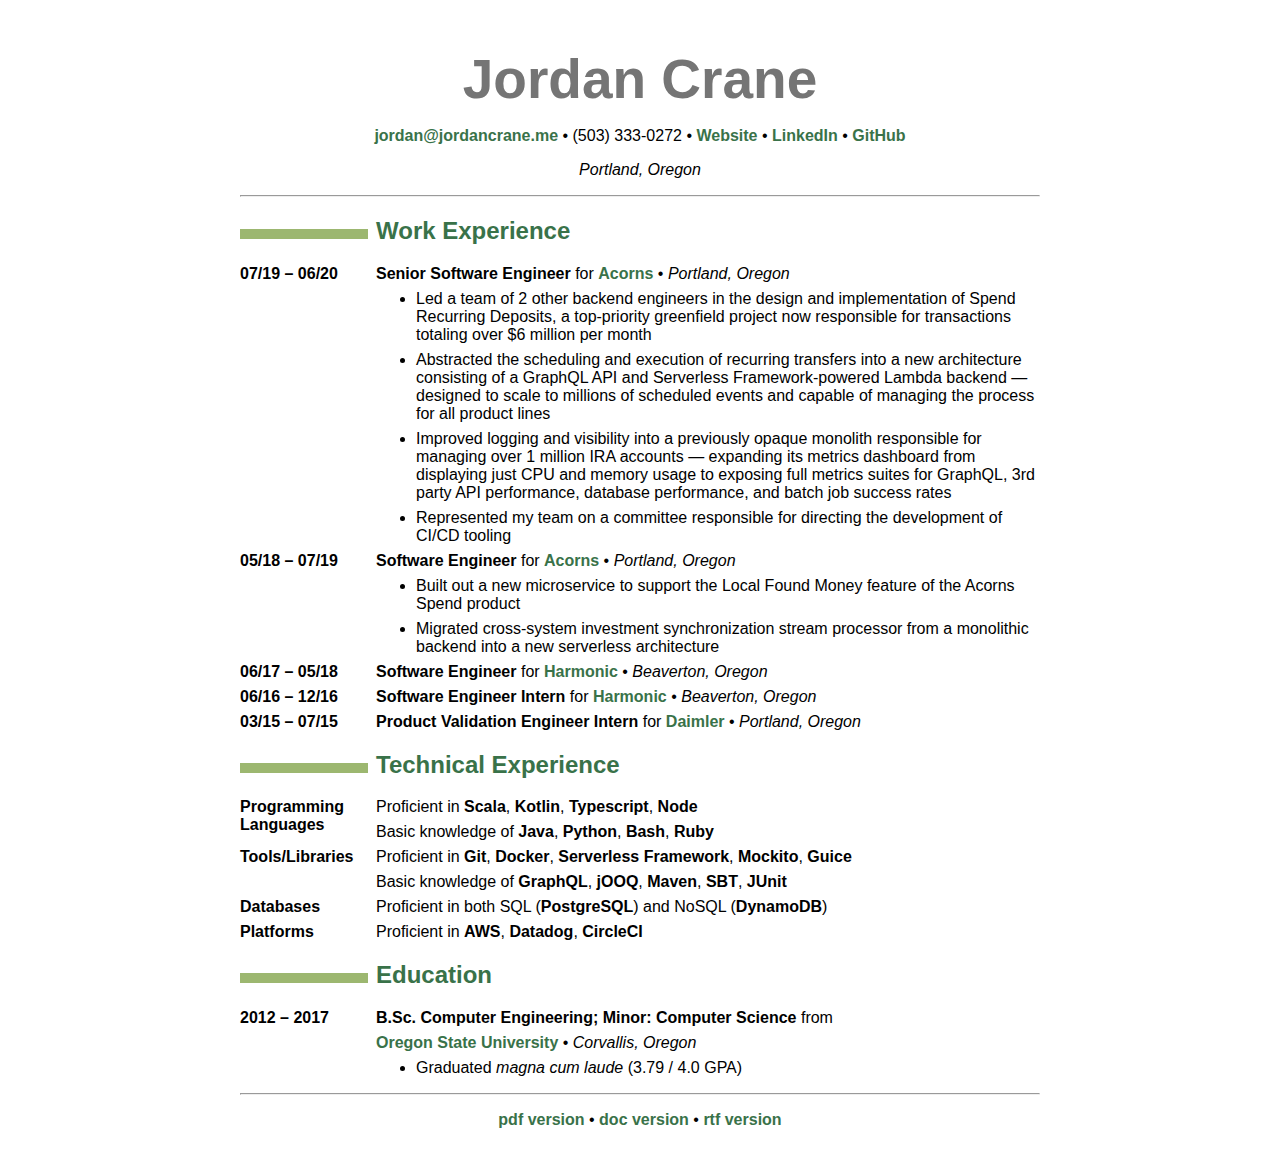
==== index.html @ 1100ada5 "Add jOOQ to tools" ====
<!DOCTYPE html>
<html xmlns="http://www.w3.org/1999/xhtml" lang="" xml:lang="">
<head>
  <meta charset="utf-8" />
  <meta name="generator" content="pandoc" />
  <meta name="viewport" content="width=device-width, initial-scale=1.0, user-scalable=yes" />
  <title>resume</title>
  <style type="text/css">
      code{white-space: pre-wrap;}
      span.smallcaps{font-variant: small-caps;}
      span.underline{text-decoration: underline;}
      div.column{display: inline-block; vertical-align: top; width: 50%;}
  </style>
  <!--[if lt IE 9]>
    <script src="//cdnjs.cloudflare.com/ajax/libs/html5shiv/3.7.3/html5shiv-printshiv.min.js"></script>
  <![endif]-->
  <style type="text/css">
  /*
   * Copyright 2013 Christophe-Marie Duquesne <chmd@chmd.fr>
   *
   * CSS for making a resume with pandoc. Inspired by moderncv.
   *
   * This CSS document is delivered to you under the CC BY-SA 3.0 License.
   * https://creativecommons.org/licenses/by-sa/3.0/deed.en_US
   */
  
  /* Whole document */
  body {
      font-family: "Helvetica Neue", Helvetica, Arial, sans-serif;
      max-width: 800px;
      margin: auto;
      background: #FFFFFF;
      padding: 10px 10px 10px 10px;
  }
  
  /* Title of the resume */
  h1 {
      font-size: 55px;
      color: #757575;
      text-align:center;
      margin-bottom:15px;
  }
  /* h1:hover { */
  /*     background-color: #757575; */
  /*     color: #FFFFFF; */
  /*     text-shadow: 1px 1px 1px #333; */
  /* } */
  
  /* Titles of categories */
  h2 {
      /* This is called "sectioncolor" in the ConTeXt stylesheet. */
      color: #397249;
  }
  /* There is a bar just before each category */
  h2:before {
      content: "";
      display: inline-block;
      margin-right:1%;
      width: 16%;
      height: 10px;
      /* This is called "rulecolor" in the ConTeXt stylesheet. */
      background-color: #9CB770;
  }
  /* h2:hover { */
  /*     background-color: #397249; */
  /*     color: #FFFFFF; */
  /*     text-shadow: 1px 1px 1px #333; */
  /* } */
  
  /* Definitions */
  dt {
      float: left;
      clear: left;
      width: 17%;
      font-weight: bold;
  }
  dd {
      margin-left: 17%;
      margin-bottom:7px;
  }
  p {
      margin-top:0;
      margin-bottom:7px;
  }
  
  /* Blockquotes */
  blockquote {
      text-align: center
  }
  
  /* Links */
  a {
      text-decoration: none;
      color: #397249;
      font-weight: bold;
  }
  a:hover, a:active {
      text-decoration: underline;
  }
  
  /* Horizontal separators */
  hr {
      color: #A6A6A6;
  }
  
  table {
      width: 100%;
  }
  </style>
</head>
<body>
<h1 id="jordan-crane">Jordan Crane</h1>
<blockquote>
<p><a href="mailto:jordan@jordancrane.me">jordan@jordancrane.me</a> • (503) 333-0272 • <a href="https://www.jordancrane.me" target="_blank">Website</a> • <a href="https://www.linkedin.com/in/jordancrane/" target="_blank">LinkedIn</a> • <a href="https://github.com/jordancrane" target="_blank">GitHub</a></p>
</blockquote>
<blockquote>
<p><em>Portland, Oregon</em></p>
</blockquote>
<hr />
<h2 id="work-experience">Work Experience</h2>
<dl>
<dt>07/19 – 06/20</dt>
<dd><p><strong>Senior Software Engineer</strong> for <a href="https://www.acorns.com/" target="_blank">Acorns</a> • <em>Portland, Oregon</em></p>
<ul>
<li><p>Led a team of 2 other backend engineers in the design and implementation of Spend Recurring Deposits, a top-priority greenfield project now responsible for transactions totaling over $6 million per month</p></li>
<li><p>Abstracted the scheduling and execution of recurring transfers into a new architecture consisting of a GraphQL API and Serverless Framework-powered Lambda backend — designed to scale to millions of scheduled events and capable of managing the process for all product lines</p></li>
<li><p>Improved logging and visibility into a previously opaque monolith responsible for managing over 1 million IRA accounts — expanding its metrics dashboard from displaying just CPU and memory usage to exposing full metrics suites for GraphQL, 3rd party API performance, database performance, and batch job success rates</p></li>
<li><p>Represented my team on a committee responsible for directing the development of CI/CD tooling</p></li>
</ul>
</dd>
<dt>05/18 – 07/19</dt>
<dd><p><strong>Software Engineer</strong> for <a href="https://www.acorns.com/" target="_blank">Acorns</a> • <em>Portland, Oregon</em></p>
<ul>
<li><p>Built out a new microservice to support the Local Found Money feature of the Acorns Spend product</p></li>
<li><p>Migrated cross-system investment synchronization stream processor from a monolithic backend into a new serverless architecture</p></li>
</ul>
</dd>
<dt>06/17 – 05/18</dt>
<dd><strong>Software Engineer</strong> for <a href="https://www.harmonicinc.com/" target="_blank">Harmonic</a> • <em>Beaverton, Oregon</em>
</dd>
<dt>06/16 – 12/16</dt>
<dd><strong>Software Engineer Intern</strong> for <a href="https://www.harmonicinc.com/" target="_blank">Harmonic</a> • <em>Beaverton, Oregon</em>
</dd>
<dt>03/15 – 07/15</dt>
<dd><strong>Product Validation Engineer Intern</strong> for <a href="https://daimler-trucksnorthamerica.com" target="_blank">Daimler</a> • <em>Portland, Oregon</em>
</dd>
</dl>
<h2 id="technical-experience">Technical Experience</h2>
<dl>
<dt>Programming Languages</dt>
<dd>Proficient in <strong>Scala</strong>, <strong>Kotlin</strong>, <strong>Typescript</strong>, <strong>Node</strong>
</dd>
<dd><p>Basic knowledge of <strong>Java</strong>, <strong>Python</strong>, <strong>Bash</strong>, <strong>Ruby</strong></p>
</dd>
<dt>Tools/Libraries</dt>
<dd>Proficient in <strong>Git</strong>, <strong>Docker</strong>, <strong>Serverless Framework</strong>, <strong>Mockito</strong>, <strong>Guice</strong>
</dd>
<dd><p>Basic knowledge of <strong>GraphQL</strong>, <strong>jOOQ</strong>, <strong>Maven</strong>, <strong>SBT</strong>, <strong>JUnit</strong></p>
</dd>
<dt>Databases</dt>
<dd>Proficient in both SQL (<strong>PostgreSQL</strong>) and NoSQL (<strong>DynamoDB</strong>)
</dd>
<dt>Platforms</dt>
<dd>Proficient in <strong>AWS</strong>, <strong>Datadog</strong>, <strong>CircleCI</strong>
</dd>
</dl>
<h2 id="education">Education</h2>
<dl>
<dt>2012 – 2017</dt>
<dd><strong>B.Sc. Computer Engineering; Minor: Computer Science</strong> from
</dd>
<dd><p><a href="https://oregonstate.edu" target="_blank">Oregon State University</a> • <em>Corvallis, Oregon</em></p>
<ul>
<li>Graduated <em>magna cum laude</em> (3.79 / 4.0 GPA)</li>
</ul>
</dd>
</dl>
<hr />
<blockquote>
<p><a href="https://resume.jordancrane.me/resume.pdf" target="_blank">pdf version</a> • <a href="https://resume.jordancrane.me/resume.docx" target="_blank">doc version</a> • <a href="https://resume.jordancrane.me/resume.rtf" target="_blank">rtf version</a></p>
</blockquote>
</body>
</html>
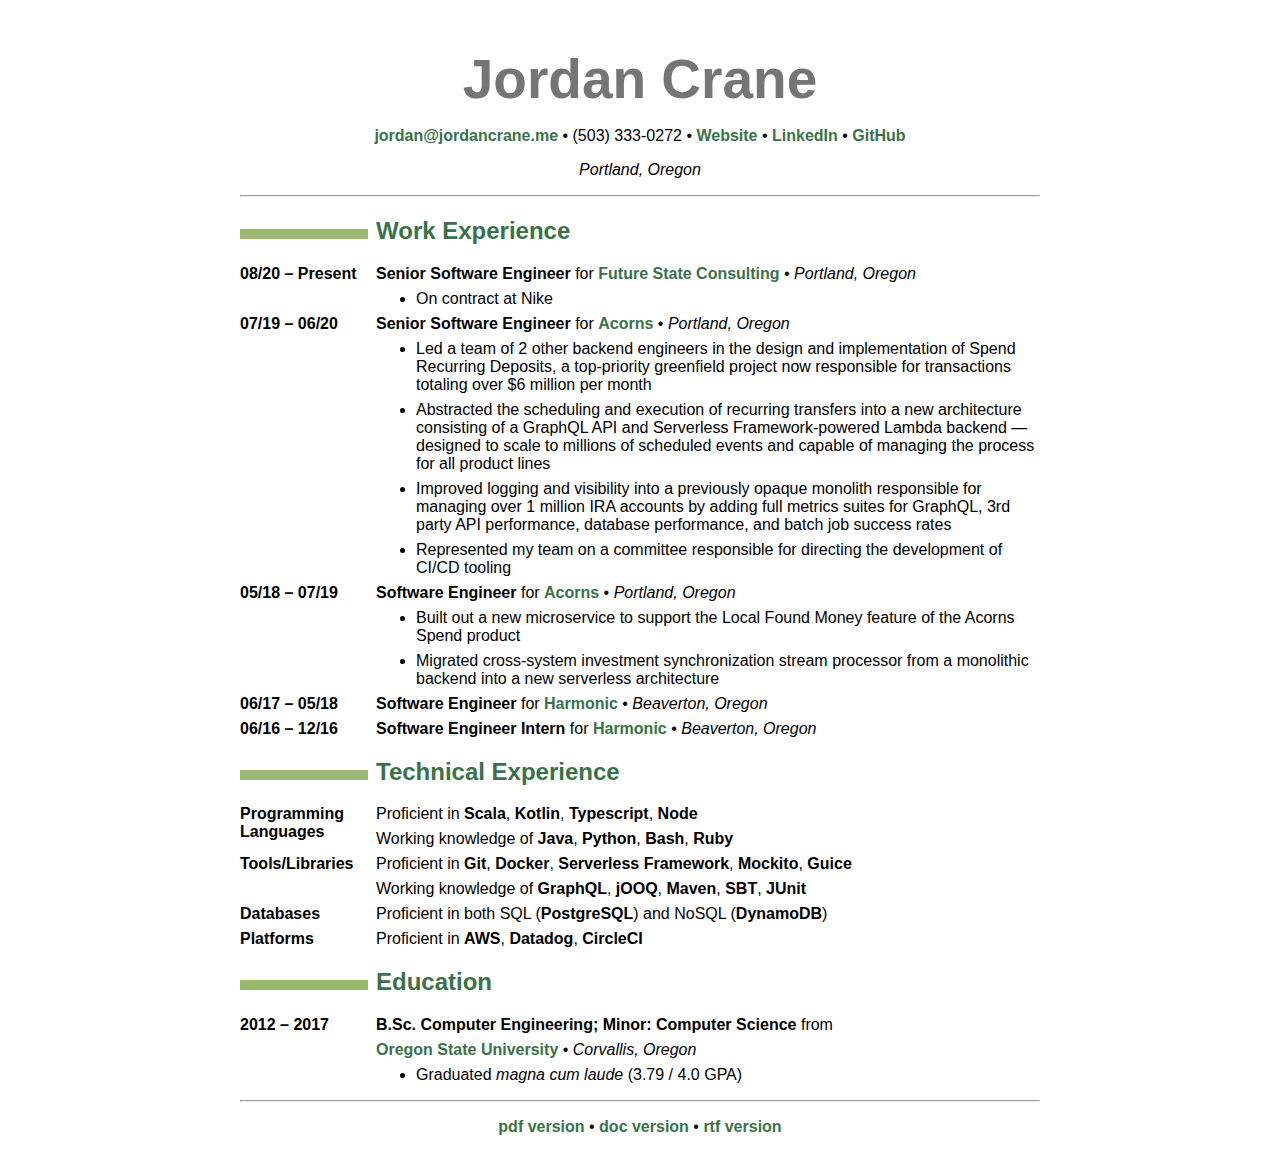
==== commit 6f6fa602: "Add Nike, formatting" ====
--- a/index.html
+++ b/index.html
@@ -4,7 +4,7 @@
   <meta charset="utf-8" />
   <meta name="generator" content="pandoc" />
   <meta name="viewport" content="width=device-width, initial-scale=1.0, user-scalable=yes" />
-  <title>resume</title>
+  <title>Resume · Jordan Crane</title>
   <style type="text/css">
       code{white-space: pre-wrap;}
       span.smallcaps{font-variant: small-caps;}
@@ -14,6 +14,7 @@
   <!--[if lt IE 9]>
     <script src="//cdnjs.cloudflare.com/ajax/libs/html5shiv/3.7.3/html5shiv-printshiv.min.js"></script>
   <![endif]-->
+  <link rel="shortcut icon" type="image/x-icon" href="favicon.ico">
   <style type="text/css">
   /*
    * Copyright 2013 Christophe-Marie Duquesne <chmd@chmd.fr>
@@ -119,12 +120,18 @@
 <hr />
 <h2 id="work-experience">Work Experience</h2>
 <dl>
+<dt>08/20 – Present</dt>
+<dd><p><strong>Senior Software Engineer</strong> for <a href="https://futurepdx.com/" target="_blank">Future State Consulting</a> • <em>Portland, Oregon</em></p>
+<ul>
+<li>On contract at Nike</li>
+</ul>
+</dd>
 <dt>07/19 – 06/20</dt>
 <dd><p><strong>Senior Software Engineer</strong> for <a href="https://www.acorns.com/" target="_blank">Acorns</a> • <em>Portland, Oregon</em></p>
 <ul>
 <li><p>Led a team of 2 other backend engineers in the design and implementation of Spend Recurring Deposits, a top-priority greenfield project now responsible for transactions totaling over $6 million per month</p></li>
 <li><p>Abstracted the scheduling and execution of recurring transfers into a new architecture consisting of a GraphQL API and Serverless Framework-powered Lambda backend — designed to scale to millions of scheduled events and capable of managing the process for all product lines</p></li>
-<li><p>Improved logging and visibility into a previously opaque monolith responsible for managing over 1 million IRA accounts — expanding its metrics dashboard from displaying just CPU and memory usage to exposing full metrics suites for GraphQL, 3rd party API performance, database performance, and batch job success rates</p></li>
+<li><p>Improved logging and visibility into a previously opaque monolith responsible for managing over 1 million IRA accounts by adding full metrics suites for GraphQL, 3rd party API performance, database performance, and batch job success rates</p></li>
 <li><p>Represented my team on a committee responsible for directing the development of CI/CD tooling</p></li>
 </ul>
 </dd>
@@ -141,21 +148,18 @@
 <dt>06/16 – 12/16</dt>
 <dd><strong>Software Engineer Intern</strong> for <a href="https://www.harmonicinc.com/" target="_blank">Harmonic</a> • <em>Beaverton, Oregon</em>
 </dd>
-<dt>03/15 – 07/15</dt>
-<dd><strong>Product Validation Engineer Intern</strong> for <a href="https://daimler-trucksnorthamerica.com" target="_blank">Daimler</a> • <em>Portland, Oregon</em>
-</dd>
 </dl>
 <h2 id="technical-experience">Technical Experience</h2>
 <dl>
 <dt>Programming Languages</dt>
 <dd>Proficient in <strong>Scala</strong>, <strong>Kotlin</strong>, <strong>Typescript</strong>, <strong>Node</strong>
 </dd>
-<dd><p>Basic knowledge of <strong>Java</strong>, <strong>Python</strong>, <strong>Bash</strong>, <strong>Ruby</strong></p>
+<dd><p>Working knowledge of <strong>Java</strong>, <strong>Python</strong>, <strong>Bash</strong>, <strong>Ruby</strong></p>
 </dd>
 <dt>Tools/Libraries</dt>
 <dd>Proficient in <strong>Git</strong>, <strong>Docker</strong>, <strong>Serverless Framework</strong>, <strong>Mockito</strong>, <strong>Guice</strong>
 </dd>
-<dd><p>Basic knowledge of <strong>GraphQL</strong>, <strong>jOOQ</strong>, <strong>Maven</strong>, <strong>SBT</strong>, <strong>JUnit</strong></p>
+<dd><p>Working knowledge of <strong>GraphQL</strong>, <strong>jOOQ</strong>, <strong>Maven</strong>, <strong>SBT</strong>, <strong>JUnit</strong></p>
 </dd>
 <dt>Databases</dt>
 <dd>Proficient in both SQL (<strong>PostgreSQL</strong>) and NoSQL (<strong>DynamoDB</strong>)
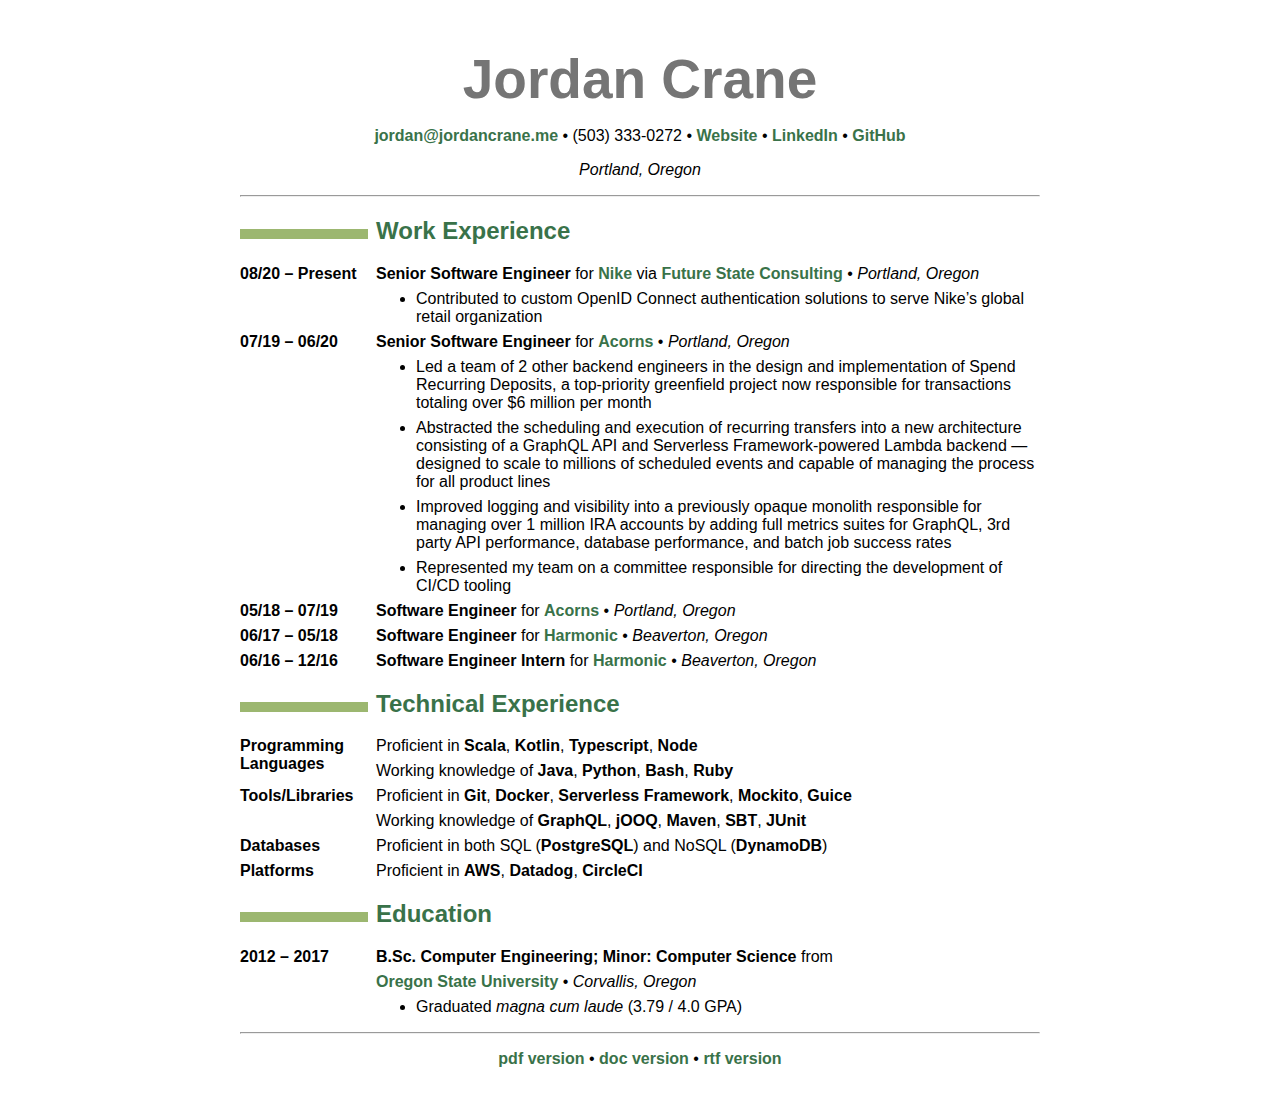
==== commit bac9b00e: "Give Nike a better description" ====
--- a/index.html
+++ b/index.html
@@ -121,9 +121,9 @@
 <h2 id="work-experience">Work Experience</h2>
 <dl>
 <dt>08/20 – Present</dt>
-<dd><p><strong>Senior Software Engineer</strong> for <a href="https://futurepdx.com/" target="_blank">Future State Consulting</a> • <em>Portland, Oregon</em></p>
+<dd><p><strong>Senior Software Engineer</strong> for <a href="https://www.nike.com/" target="_blank">Nike</a> via <a href="https://futurepdx.com/" target="_blank">Future State Consulting</a> • <em>Portland, Oregon</em></p>
 <ul>
-<li>On contract at Nike</li>
+<li>Contributed to custom OpenID Connect authentication solutions to serve Nike’s global retail organization</li>
 </ul>
 </dd>
 <dt>07/19 – 06/20</dt>
@@ -136,11 +136,7 @@
 </ul>
 </dd>
 <dt>05/18 – 07/19</dt>
-<dd><p><strong>Software Engineer</strong> for <a href="https://www.acorns.com/" target="_blank">Acorns</a> • <em>Portland, Oregon</em></p>
-<ul>
-<li><p>Built out a new microservice to support the Local Found Money feature of the Acorns Spend product</p></li>
-<li><p>Migrated cross-system investment synchronization stream processor from a monolithic backend into a new serverless architecture</p></li>
-</ul>
+<dd><strong>Software Engineer</strong> for <a href="https://www.acorns.com/" target="_blank">Acorns</a> • <em>Portland, Oregon</em>
 </dd>
 <dt>06/17 – 05/18</dt>
 <dd><strong>Software Engineer</strong> for <a href="https://www.harmonicinc.com/" target="_blank">Harmonic</a> • <em>Beaverton, Oregon</em>
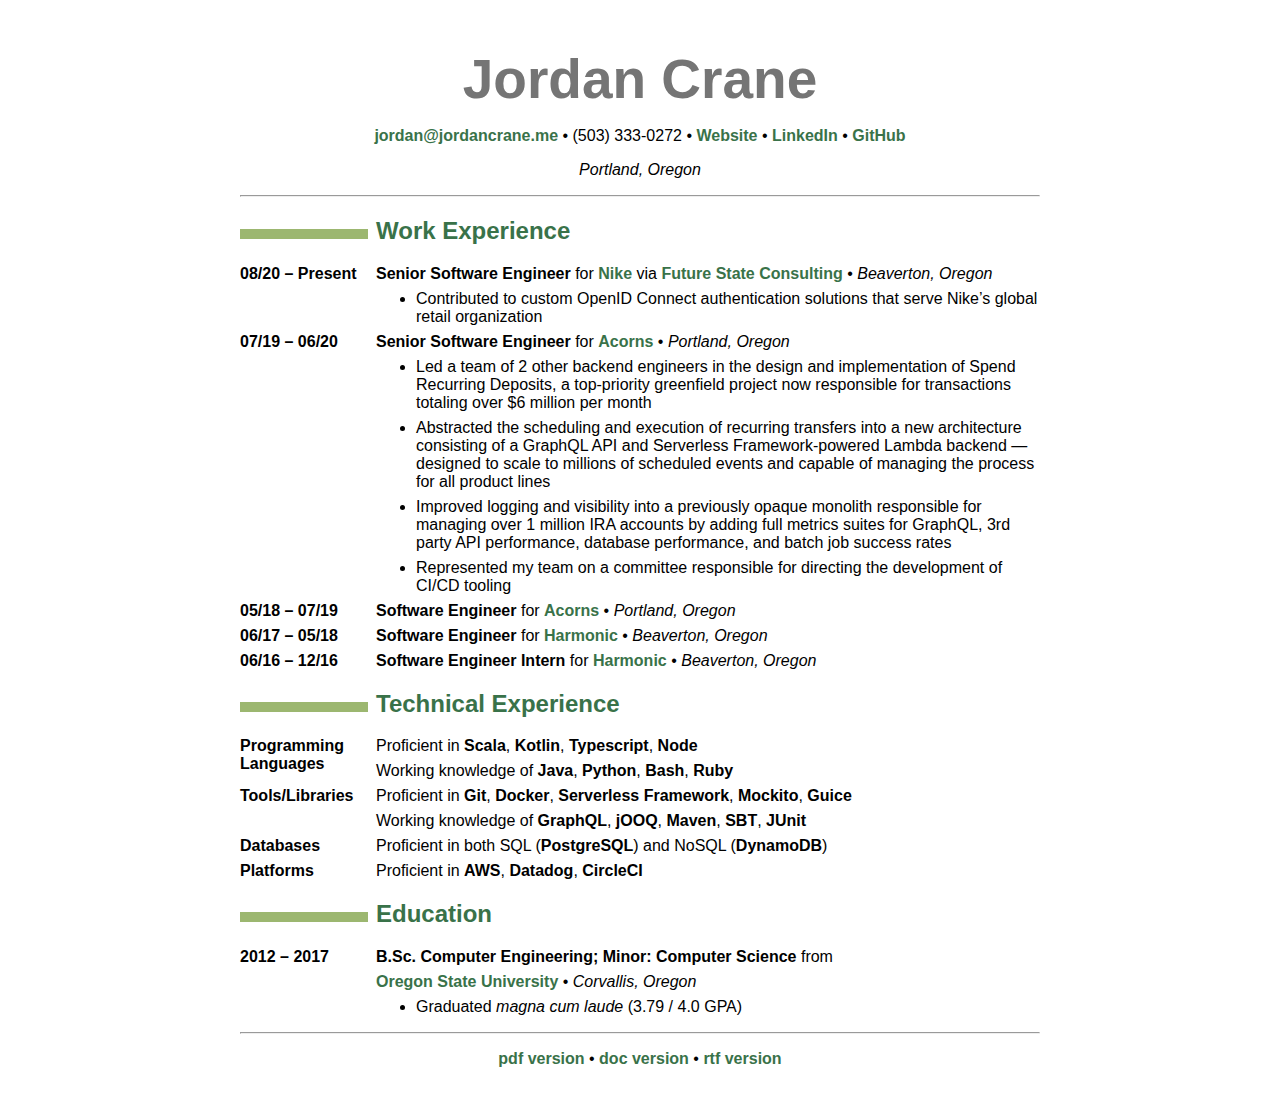
==== commit 77eb0666: "Change wording and location" ====
--- a/index.html
+++ b/index.html
@@ -121,9 +121,9 @@
 <h2 id="work-experience">Work Experience</h2>
 <dl>
 <dt>08/20 – Present</dt>
-<dd><p><strong>Senior Software Engineer</strong> for <a href="https://www.nike.com/" target="_blank">Nike</a> via <a href="https://futurepdx.com/" target="_blank">Future State Consulting</a> • <em>Portland, Oregon</em></p>
+<dd><p><strong>Senior Software Engineer</strong> for <a href="https://www.nike.com/" target="_blank">Nike</a> via <a href="https://futurepdx.com/" target="_blank">Future State Consulting</a> • <em>Beaverton, Oregon</em></p>
 <ul>
-<li>Contributed to custom OpenID Connect authentication solutions to serve Nike’s global retail organization</li>
+<li>Contributed to custom OpenID Connect authentication solutions that serve Nike’s global retail organization</li>
 </ul>
 </dd>
 <dt>07/19 – 06/20</dt>
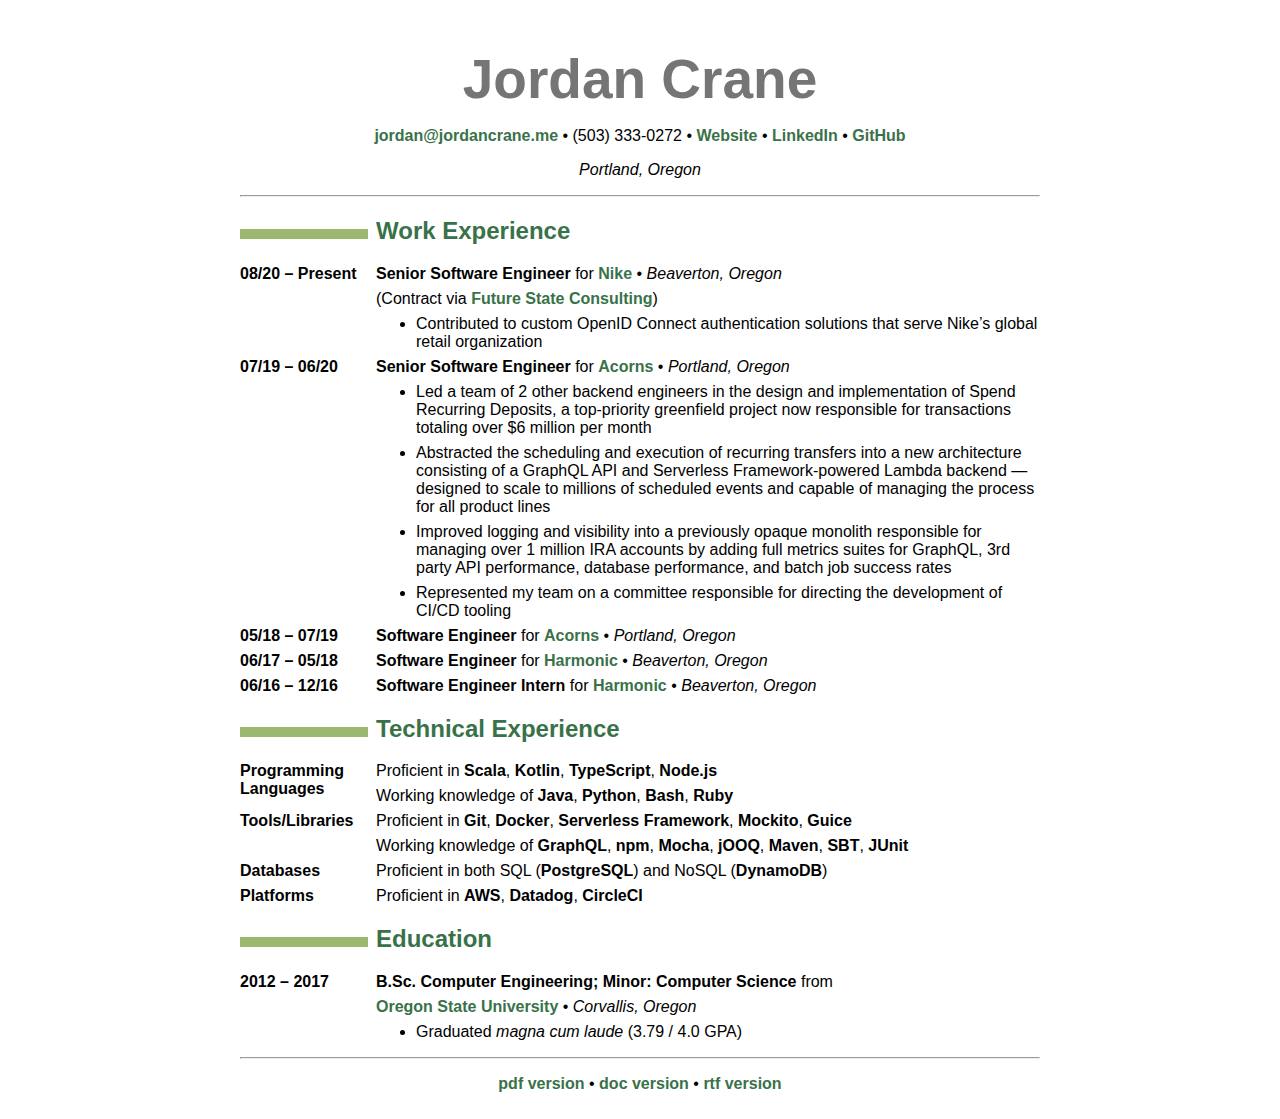
==== commit 23a2f5b6: "Change contract format, add skills" ====
--- a/index.html
+++ b/index.html
@@ -121,7 +121,9 @@
 <h2 id="work-experience">Work Experience</h2>
 <dl>
 <dt>08/20 – Present</dt>
-<dd><p><strong>Senior Software Engineer</strong> for <a href="https://www.nike.com/" target="_blank">Nike</a> via <a href="https://futurepdx.com/" target="_blank">Future State Consulting</a> • <em>Beaverton, Oregon</em></p>
+<dd><strong>Senior Software Engineer</strong> for <a href="https://www.nike.com/" target="_blank">Nike</a> • <em>Beaverton, Oregon</em>
+</dd>
+<dd><p>(Contract via <a href="https://futurepdx.com/" target="_blank">Future State Consulting</a>)</p>
 <ul>
 <li>Contributed to custom OpenID Connect authentication solutions that serve Nike’s global retail organization</li>
 </ul>
@@ -148,14 +150,14 @@
 <h2 id="technical-experience">Technical Experience</h2>
 <dl>
 <dt>Programming Languages</dt>
-<dd>Proficient in <strong>Scala</strong>, <strong>Kotlin</strong>, <strong>Typescript</strong>, <strong>Node</strong>
+<dd>Proficient in <strong>Scala</strong>, <strong>Kotlin</strong>, <strong>TypeScript</strong>, <strong>Node.js</strong>
 </dd>
 <dd><p>Working knowledge of <strong>Java</strong>, <strong>Python</strong>, <strong>Bash</strong>, <strong>Ruby</strong></p>
 </dd>
 <dt>Tools/Libraries</dt>
 <dd>Proficient in <strong>Git</strong>, <strong>Docker</strong>, <strong>Serverless Framework</strong>, <strong>Mockito</strong>, <strong>Guice</strong>
 </dd>
-<dd><p>Working knowledge of <strong>GraphQL</strong>, <strong>jOOQ</strong>, <strong>Maven</strong>, <strong>SBT</strong>, <strong>JUnit</strong></p>
+<dd><p>Working knowledge of <strong>GraphQL</strong>, <strong>npm</strong>, <strong>Mocha</strong>, <strong>jOOQ</strong>, <strong>Maven</strong>, <strong>SBT</strong>, <strong>JUnit</strong></p>
 </dd>
 <dt>Databases</dt>
 <dd>Proficient in both SQL (<strong>PostgreSQL</strong>) and NoSQL (<strong>DynamoDB</strong>)
